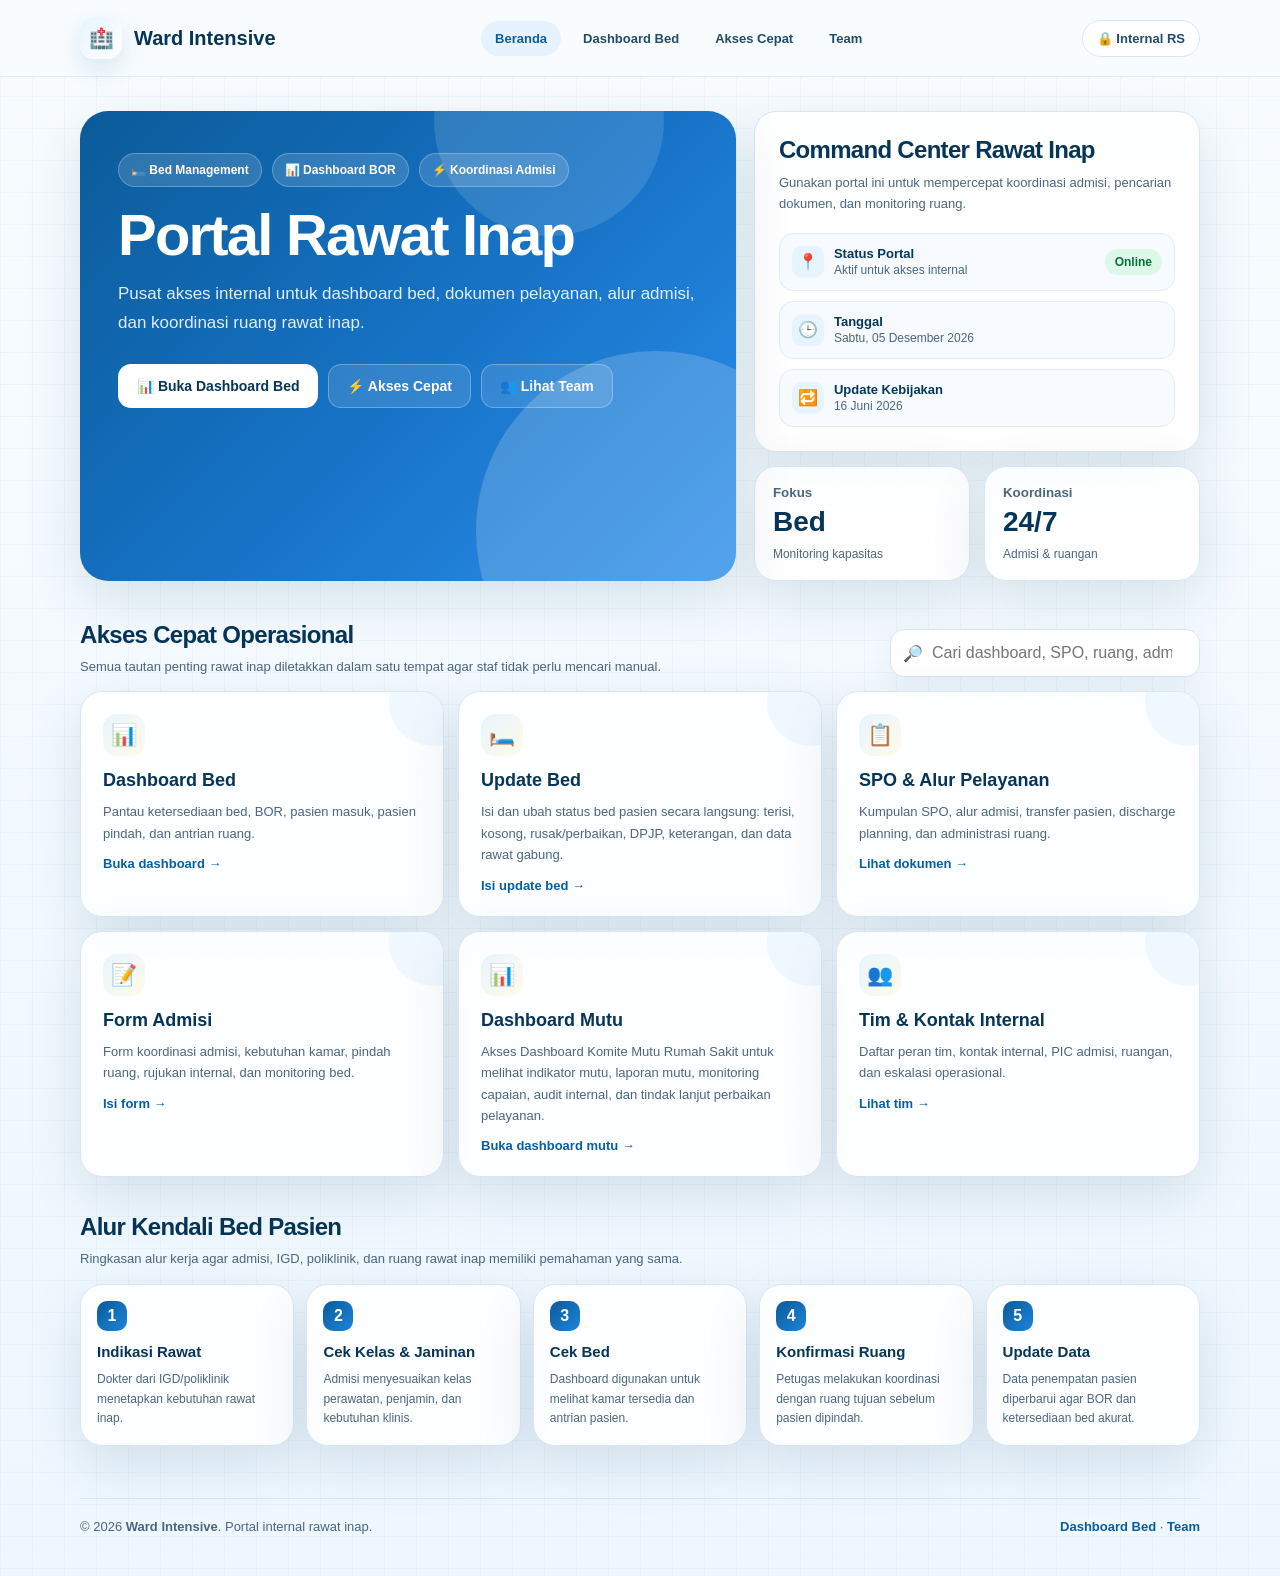
==== index.html @ 5c17d4fe "Replace Dashboard Mutu section with quick card link" ====
<!doctype html>
<html lang="id">
<head>
  <meta charset="utf-8">
  <meta name="viewport" content="width=device-width, initial-scale=1">
  <title>Ward Intensive | Portal Rawat Inap</title>
  <meta name="description" content="Portal internal rawat inap untuk dashboard bed, koordinasi admisi, dokumen pelayanan, dan informasi ruang rawat inap.">
  <style>
    :root{
      --blue:#0f5f9f;
      --blue2:#1f86e0;
      --navy:#063557;
      --ink:#07375c;
      --muted:#4c6680;
      --soft:#eef7ff;
      --line:#d7e6f3;
      --card:#ffffff;
      --shadow:0 18px 55px rgba(9,58,94,.13);
      --radius:22px;
    }
    *{box-sizing:border-box;margin:0;padding:0}
    body{
      min-height:100vh;
      font-family:Inter,Segoe UI,Arial,sans-serif;
      color:var(--ink);
      background:
        linear-gradient(rgba(15,95,159,.035) 1px,transparent 1px),
        linear-gradient(90deg,rgba(15,95,159,.035) 1px,transparent 1px),
        linear-gradient(180deg,#f8fcff 0%,#eef7ff 100%);
      background-size:32px 32px,32px 32px,100% 100%;
    }
    a{color:inherit;text-decoration:none}
    .container{width:min(1120px,calc(100% - 36px));margin:auto}
    .site-header{position:sticky;top:0;z-index:20;background:rgba(248,252,255,.84);backdrop-filter:blur(16px);border-bottom:1px solid rgba(215,230,243,.8)}
    .nav{height:76px;display:flex;align-items:center;justify-content:space-between;gap:18px}
    .brand{display:flex;align-items:center;gap:12px;font-weight:900;font-size:20px;color:var(--navy)}
    .brand-mark{width:42px;height:42px;display:grid;place-items:center;border-radius:14px;background:linear-gradient(135deg,#e6f4ff,#fff);box-shadow:0 10px 25px rgba(15,95,159,.14)}
    .nav-links{display:flex;gap:8px;align-items:center;flex-wrap:wrap}
    .nav-links a,.header-action{font-size:13px;font-weight:800;padding:10px 14px;border-radius:999px;color:#234b6a}
    .nav-links a:hover,.nav-links a.active{background:#e6f3ff;color:#075fa3}
    .header-action{background:#fff;border:1px solid var(--line)}
    .hero{padding:34px 0 22px}
    .hero-shell{display:grid;grid-template-columns:minmax(0,1.25fr) minmax(300px,.85fr);gap:18px;align-items:stretch}
    .hero-card{position:relative;overflow:hidden;min-height:380px;border-radius:28px;background:linear-gradient(135deg,#0b5b99 0%,#1774c8 55%,#2d8eeb 100%);color:white;box-shadow:var(--shadow)}
    .hero-card:before{content:"";position:absolute;right:-100px;bottom:-130px;width:360px;height:360px;border-radius:50%;background:rgba(255,255,255,.18)}
    .hero-card:after{content:"";position:absolute;right:72px;top:-105px;width:230px;height:230px;border-radius:50%;background:rgba(255,255,255,.12)}
    .hero-content{position:relative;z-index:1;padding:42px 38px;max-width:680px}
    .badge-row{display:flex;gap:10px;flex-wrap:wrap;margin-bottom:18px}
    .badge{font-size:12px;font-weight:900;padding:9px 12px;border:1px solid rgba(255,255,255,.25);border-radius:999px;background:rgba(255,255,255,.14)}
    h1{font-size:clamp(34px,5vw,58px);line-height:1.02;letter-spacing:-1.8px;margin-bottom:16px}
    .hero p{font-size:17px;line-height:1.7;color:rgba(255,255,255,.88);max-width:610px}
    .hero-actions{display:flex;gap:10px;flex-wrap:wrap;margin-top:26px}
    .btn{display:inline-flex;align-items:center;gap:8px;padding:13px 18px;border-radius:13px;font-weight:900;font-size:14px;border:1px solid rgba(255,255,255,.28)}
    .btn-primary{background:white;color:var(--navy)}
    .btn-secondary{background:rgba(255,255,255,.12);color:white}
    .control-panel{display:grid;gap:14px}
    .status-card,.mini-card,.panel,.quick-card,.room-card,.flow-card,.team-card{background:rgba(255,255,255,.88);border:1px solid var(--line);border-radius:var(--radius);box-shadow:var(--shadow)}
    .status-card{padding:24px}
    .status-card h2,.section h2{font-size:24px;color:var(--navy);letter-spacing:-.7px;margin-bottom:8px}
    .status-card p,.section-title p,.panel p,.flow-card p,.quick-card p,.room-card p,.team-card p{color:var(--muted);font-size:13px;line-height:1.65}
    .status-list{display:grid;gap:10px;margin-top:18px}
    .status-item{display:flex;justify-content:space-between;gap:12px;align-items:center;padding:12px;border-radius:14px;background:#f7fbff;border:1px solid #e0edf8}
    .status-left{display:flex;align-items:center;gap:10px}.status-left strong{display:block;font-size:13px}.status-left span:last-child{display:block;font-size:12px;color:var(--muted);margin-top:2px}.status-icon{width:32px;height:32px;display:grid;place-items:center;border-radius:10px;background:#e6f4ff}.status-pill{font-size:12px;font-weight:900;color:#08713a;background:#ddf8e9;padding:6px 10px;border-radius:999px}
    .mini-grid{display:grid;grid-template-columns:1fr 1fr;gap:14px}.mini-card{padding:18px}.mini-card small{font-weight:900;color:var(--muted);display:block}.mini-card b{font-size:28px;display:block;margin:6px 0;color:var(--navy)}.mini-card span{font-size:12px;color:var(--muted)}
    .section{padding:18px 0}.section-title{display:flex;align-items:flex-end;justify-content:space-between;gap:18px;margin-bottom:14px}.section-title h2{margin-bottom:7px}
    .search-box{display:flex;align-items:center;gap:9px;background:white;border:1px solid var(--line);border-radius:14px;padding:0 12px;min-width:310px;height:48px;box-shadow:0 10px 28px rgba(9,58,94,.06)}.search-box input{border:0;outline:0;background:transparent;width:100%;font:inherit;color:var(--ink)}
    .grid{display:grid;gap:14px}.grid-3{grid-template-columns:repeat(3,1fr)}.grid-2{grid-template-columns:repeat(2,1fr)}
    .quick-card{position:relative;overflow:hidden;padding:22px;min-height:176px;transition:.2s}.quick-card:after,.room-card:after{content:"";position:absolute;right:-34px;top:-34px;width:88px;height:88px;border-radius:50%;background:#eff7ff}.quick-card:hover,.room-card:hover,.flow-card:hover{transform:translateY(-3px);border-color:#9dcbef}.quick-icon{width:42px;height:42px;display:grid;place-items:center;border-radius:14px;background:linear-gradient(135deg,#e7f5ff,#fffbe8);font-size:21px;margin-bottom:14px}.quick-card h3,.room-card h3,.flow-card h3{font-size:18px;color:var(--navy);margin-bottom:10px}.quick-card .link{display:inline-flex;margin-top:12px;font-weight:900;color:#075fa3;font-size:13px}
    .flow-grid{display:grid;grid-template-columns:repeat(5,1fr);gap:12px}.flow-card{padding:16px}.flow-no{width:30px;height:30px;display:grid;place-items:center;border-radius:10px;background:linear-gradient(135deg,#0b5b99,#1d84db);color:white;font-weight:900;margin-bottom:12px}.flow-card h3{font-size:15px}.flow-card p{font-size:12px}
    .notice{display:flex;gap:12px;margin-top:14px;padding:15px 17px;border-radius:16px;background:#fff8ea;border:1px solid #ffd28c;color:#7a4300;font-size:13px;line-height:1.7}.notice strong{display:block;margin-bottom:2px}
    .panel{padding:24px;margin-bottom:16px}.panel h2{font-size:26px;margin-bottom:8px}
    .room-card{position:relative;overflow:hidden;display:flex;align-items:flex-start;justify-content:space-between;gap:16px;padding:20px;min-height:142px;transition:.2s}.room-chip{position:relative;z-index:1;white-space:nowrap;font-size:11px;font-weight:900;padding:7px 10px;border-radius:999px;background:#eaf5ff;color:#075fa3;border:1px solid #cde6fa}
    .team-card{display:flex;gap:14px;padding:20px}.avatar{width:46px;height:46px;border-radius:16px;background:#e6f4ff;display:grid;place-items:center;font-size:22px}.team-card h3{font-size:18px;color:var(--navy);margin-bottom:4px}.team-card strong{display:block;color:#075fa3;font-size:13px;margin-bottom:8px}
    .footer{padding:34px 0 42px;color:var(--muted);font-size:13px}.footer-inner{display:flex;justify-content:space-between;gap:18px;border-top:1px solid var(--line);padding-top:20px}.footer a{font-weight:900;color:#075fa3}
    @media(max-width:950px){.hero-shell,.grid-3,.grid-2,.flow-grid{grid-template-columns:1fr}.nav{height:auto;padding:14px 0;align-items:flex-start}.nav-links{display:none}.section-title{display:block}.search-box{min-width:100%;margin-top:14px}.hero-card{min-height:auto}.hero-content{padding:32px 24px}.footer-inner{display:block}.footer-inner div+div{margin-top:8px}}
  </style>
</head>
<body>
  <header class="site-header">
    <div class="container nav">
      <a class="brand" href="index.html" aria-label="Beranda Ward Intensive"><span class="brand-mark">🏥</span><span>Ward Intensive</span></a>
      <nav class="nav-links" aria-label="Navigasi utama">
        <a class="active" href="index.html">Beranda</a><a href="simrs.html">Dashboard Bed</a><a href="#akses-cepat">Akses Cepat</a><a href="team.html">Team</a>
      </nav>
      <div class="header-action">🔒 Internal RS</div>
    </div>
  </header>

  <main>
    <section class="hero">
      <div class="container hero-shell">
        <div class="hero-card">
          <div class="hero-content">
            <div class="badge-row"><span class="badge">🛏️ Bed Management</span><span class="badge">📊 Dashboard BOR</span><span class="badge">⚡ Koordinasi Admisi</span></div>
            <h1>Portal Rawat Inap</h1>
            <p>Pusat akses internal untuk dashboard bed, dokumen pelayanan, alur admisi, dan koordinasi ruang rawat inap.</p>
            <div class="hero-actions"><a class="btn btn-primary" href="simrs.html">📊 Buka Dashboard Bed</a><a class="btn btn-secondary" href="#akses-cepat">⚡ Akses Cepat</a><a class="btn btn-secondary" href="team.html">👥 Lihat Team</a></div>
          </div>
        </div>
        <aside class="control-panel" aria-label="Panel ringkasan portal">
          <div class="status-card">
            <h2>Command Center Rawat Inap</h2><p>Gunakan portal ini untuk mempercepat koordinasi admisi, pencarian dokumen, dan monitoring ruang.</p>
            <div class="status-list">
              <div class="status-item"><div class="status-left"><span class="status-icon">📍</span><div><strong>Status Portal</strong><span>Aktif untuk akses internal</span></div></div><span class="status-pill">Online</span></div>
              <div class="status-item"><div class="status-left"><span class="status-icon">🕒</span><div><strong>Tanggal</strong><span id="todayInfo">Memuat tanggal...</span></div></div></div>
              <div class="status-item"><div class="status-left"><span class="status-icon">🔁</span><div><strong>Update Kebijakan</strong><span>16 Juni 2026</span></div></div></div>
            </div>
          </div>
          <div class="mini-grid"><div class="mini-card"><small>Fokus</small><b>Bed</b><span>Monitoring kapasitas</span></div><div class="mini-card"><small>Koordinasi</small><b>24/7</b><span>Admisi & ruangan</span></div></div>
        </aside>
      </div>
    </section>

    <section id="akses-cepat" class="section">
      <div class="container">
        <div class="section-title"><div><h2>Akses Cepat Operasional</h2><p>Semua tautan penting rawat inap diletakkan dalam satu tempat agar staf tidak perlu mencari manual.</p></div><label class="search-box">🔎 <input id="portalSearch" type="search" placeholder="Cari dashboard, SPO, ruang, admisi..."></label></div>
        <div class="grid grid-3 searchable-area">
          <a class="quick-card search-item" href="simrs.html"><div class="quick-icon">📊</div><h3>Dashboard Bed</h3><p>Pantau ketersediaan bed, BOR, pasien masuk, pasien pindah, dan antrian ruang.</p><span class="link">Buka dashboard →</span></a>
         <a class="quick-card search-item" href="update-bed.html">
  <div class="quick-icon">🛏️</div>
  <h3>Update Bed</h3>
  <p>Isi dan ubah status bed pasien secara langsung: terisi, kosong, rusak/perbaikan, DPJP, keterangan, dan data rawat gabung.</p>
  <span class="link">Isi update bed →</span>
</a>
          <a class="quick-card search-item" href="#"><div class="quick-icon">📋</div><h3>SPO & Alur Pelayanan</h3><p>Kumpulan SPO, alur admisi, transfer pasien, discharge planning, dan administrasi ruang.</p><span class="link">Lihat dokumen →</span></a>
          <a class="quick-card search-item" href="#"><div class="quick-icon">📝</div><h3>Form Admisi</h3><p>Form koordinasi admisi, kebutuhan kamar, pindah ruang, rujukan internal, dan monitoring bed.</p><span class="link">Isi form →</span></a>
          <a class="quick-card search-item" href="https://muturssa.github.io/login.html" target="_blank" rel="noopener noreferrer">
            <div class="quick-icon">📊</div>
            <h3>Dashboard Mutu</h3>
            <p>Akses Dashboard Komite Mutu Rumah Sakit untuk melihat indikator mutu, laporan mutu, monitoring capaian, audit internal, dan tindak lanjut perbaikan pelayanan.</p>
            <span class="link">Buka dashboard mutu →</span>
          </a>
          <a class="quick-card search-item" href="team.html"><div class="quick-icon">👥</div><h3>Tim & Kontak Internal</h3><p>Daftar peran tim, kontak internal, PIC admisi, ruangan, dan eskalasi operasional.</p><span class="link">Lihat tim →</span></a>
        </div>
      </div>
    </section>

    <section class="section">
      <div class="container">
        <div class="section-title"><div><h2>Alur Kendali Bed Pasien</h2><p>Ringkasan alur kerja agar admisi, IGD, poliklinik, dan ruang rawat inap memiliki pemahaman yang sama.</p></div></div>
        <div class="flow-grid">
          <div class="flow-card"><div class="flow-no">1</div><h3>Indikasi Rawat</h3><p>Dokter dari IGD/poliklinik menetapkan kebutuhan rawat inap.</p></div>
          <div class="flow-card"><div class="flow-no">2</div><h3>Cek Kelas & Jaminan</h3><p>Admisi menyesuaikan kelas perawatan, penjamin, dan kebutuhan klinis.</p></div>
          <div class="flow-card"><div class="flow-no">3</div><h3>Cek Bed</h3><p>Dashboard digunakan untuk melihat kamar tersedia dan antrian pasien.</p></div>
          <div class="flow-card"><div class="flow-no">4</div><h3>Konfirmasi Ruang</h3><p>Petugas melakukan koordinasi dengan ruang tujuan sebelum pasien dipindah.</p></div>
          <div class="flow-card"><div class="flow-no">5</div><h3>Update Data</h3><p>Data penempatan pasien diperbarui agar BOR dan ketersediaan bed akurat.</p></div>
        </div>
      </div>
    </section>

  </main>

  <footer class="footer"><div class="container footer-inner"><div>© <span id="yearNow"></span> <strong>Ward Intensive</strong>. Portal internal rawat inap.</div><div><a href="simrs.html">Dashboard Bed</a> · <a href="team.html">Team</a></div></div></footer>

  <script>
    document.getElementById('yearNow').textContent = new Date().getFullYear();
    document.getElementById('todayInfo').textContent = new Date().toLocaleDateString('id-ID',{weekday:'long',day:'2-digit',month:'long',year:'numeric'});
    const search = document.getElementById('portalSearch');
    if(search){
      search.addEventListener('input', function(){
        const q = this.value.trim().toLowerCase();
        document.querySelectorAll('.search-item').forEach(card => {
          card.style.display = card.textContent.toLowerCase().includes(q) ? '' : 'none';
        });
      });
    }
  </script>
</body>
</html>
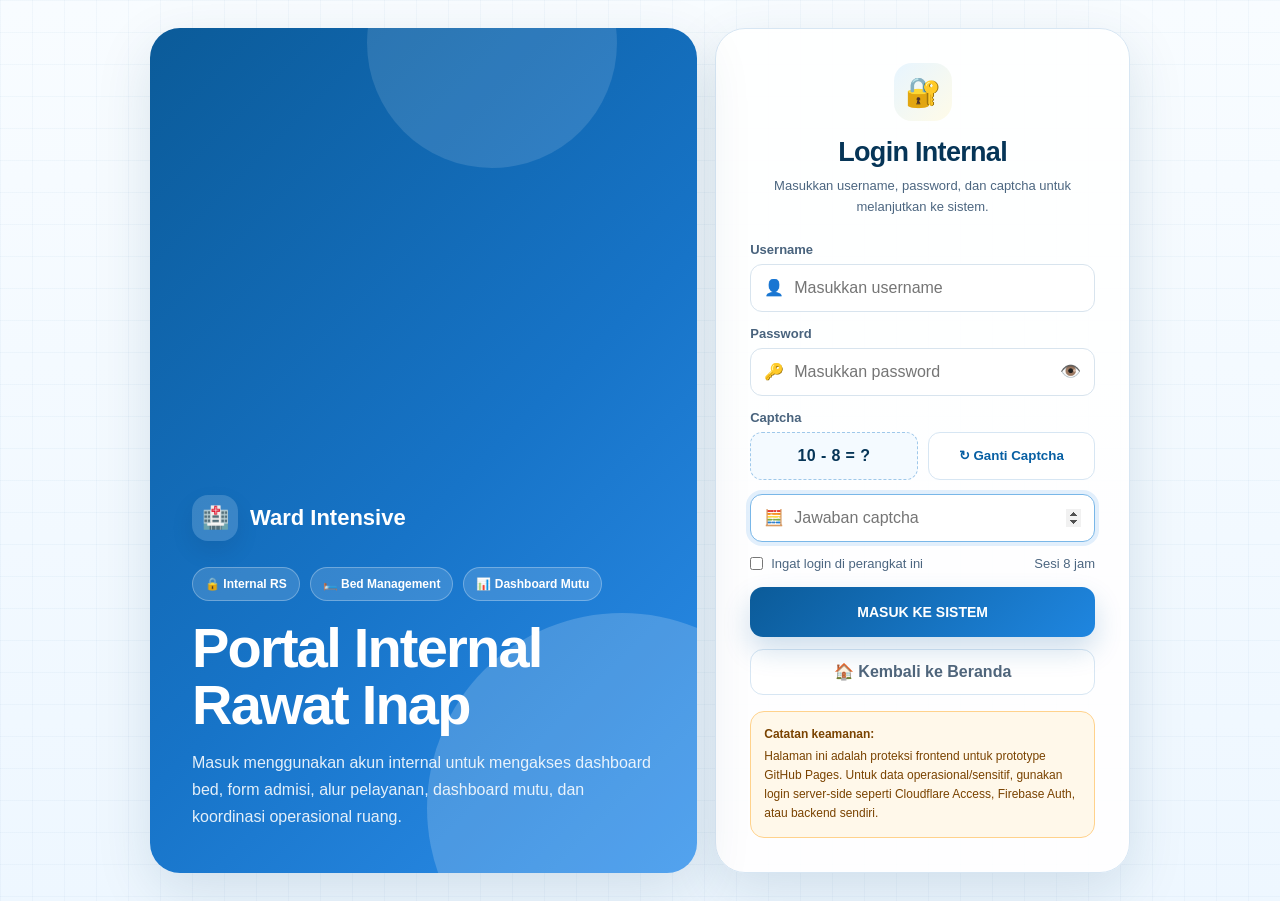
==== commit 5d889e07: "Update index.html" ====
--- a/index.html
+++ b/index.html
@@ -38,7 +38,7 @@
     .nav-links{display:flex;gap:8px;align-items:center;flex-wrap:wrap}
     .nav-links a,.header-action{font-size:13px;font-weight:800;padding:10px 14px;border-radius:999px;color:#234b6a}
     .nav-links a:hover,.nav-links a.active{background:#e6f3ff;color:#075fa3}
-    .header-action{background:#fff;border:1px solid var(--line)}
+    .header-action{background:#fff;border:1px solid var(--line);cursor:pointer;font-family:inherit}
     .hero{padding:34px 0 22px}
     .hero-shell{display:grid;grid-template-columns:minmax(0,1.25fr) minmax(300px,.85fr);gap:18px;align-items:stretch}
     .hero-card{position:relative;overflow:hidden;min-height:380px;border-radius:28px;background:linear-gradient(135deg,#0b5b99 0%,#1774c8 55%,#2d8eeb 100%);color:white;box-shadow:var(--shadow)}
@@ -74,6 +74,7 @@
     .footer{padding:34px 0 42px;color:var(--muted);font-size:13px}.footer-inner{display:flex;justify-content:space-between;gap:18px;border-top:1px solid var(--line);padding-top:20px}.footer a{font-weight:900;color:#075fa3}
     @media(max-width:950px){.hero-shell,.grid-3,.grid-2,.flow-grid{grid-template-columns:1fr}.nav{height:auto;padding:14px 0;align-items:flex-start}.nav-links{display:none}.section-title{display:block}.search-box{min-width:100%;margin-top:14px}.hero-card{min-height:auto}.hero-content{padding:32px 24px}.footer-inner{display:block}.footer-inner div+div{margin-top:8px}}
   </style>
+  <script src="auth.js"></script>
 </head>
 <body>
   <header class="site-header">
@@ -82,7 +83,7 @@
       <nav class="nav-links" aria-label="Navigasi utama">
         <a class="active" href="index.html">Beranda</a><a href="simrs.html">Dashboard Bed</a><a href="#akses-cepat">Akses Cepat</a><a href="team.html">Team</a>
       </nav>
-      <div class="header-action">🔒 Internal RS</div>
+      <button class="header-action" type="button" onclick="logoutWard()">🔒 Logout</button>
     </div>
   </header>
 
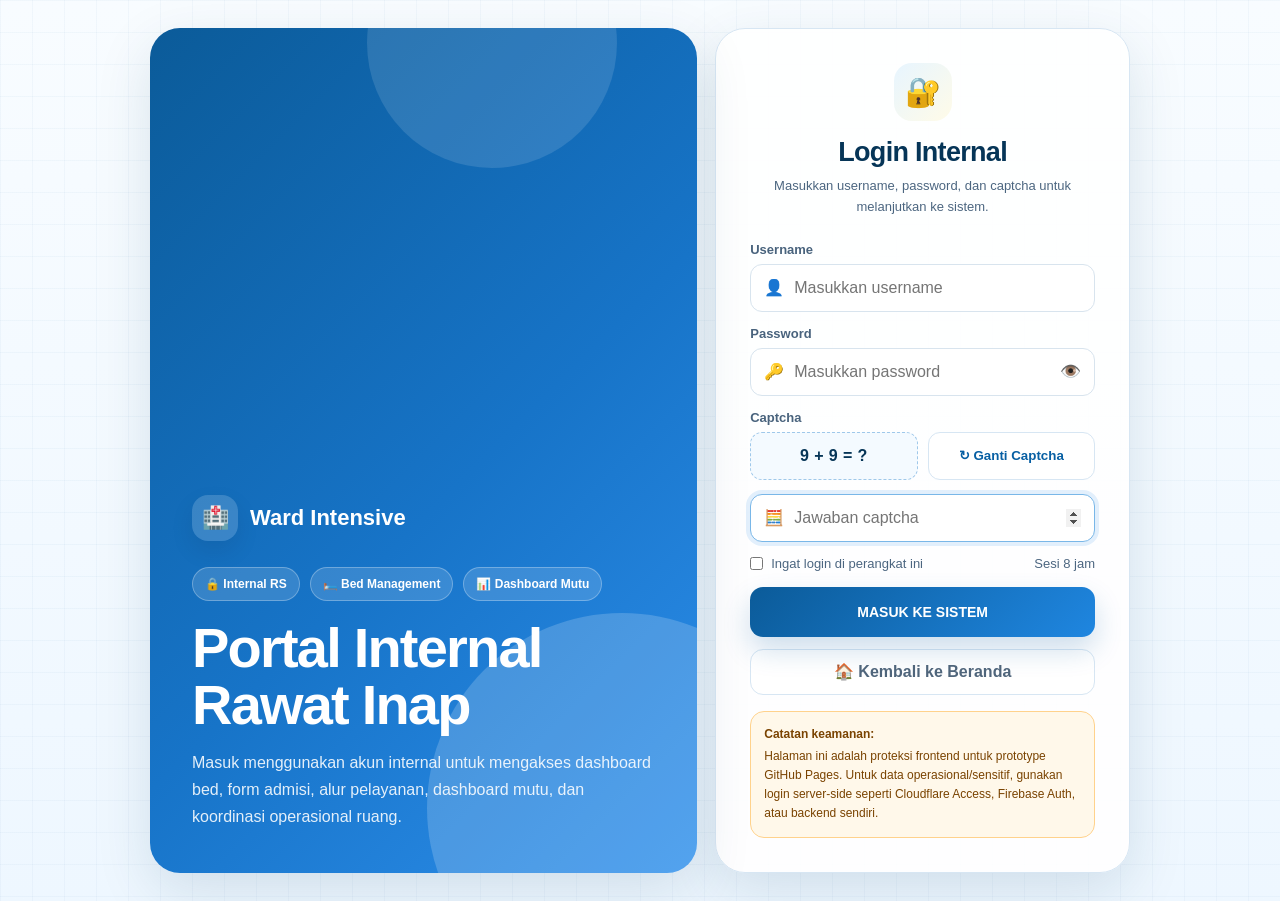
==== commit 67e3ac95: "Add script tag for auth.js in index.html" ====
--- a/index.html
+++ b/index.html
@@ -5,6 +5,7 @@
   <meta name="viewport" content="width=device-width, initial-scale=1">
   <title>Ward Intensive | Portal Rawat Inap</title>
   <meta name="description" content="Portal internal rawat inap untuk dashboard bed, koordinasi admisi, dokumen pelayanan, dan informasi ruang rawat inap.">
+  <script src="auth.js"></script>
   <style>
     :root{
       --blue:#0f5f9f;
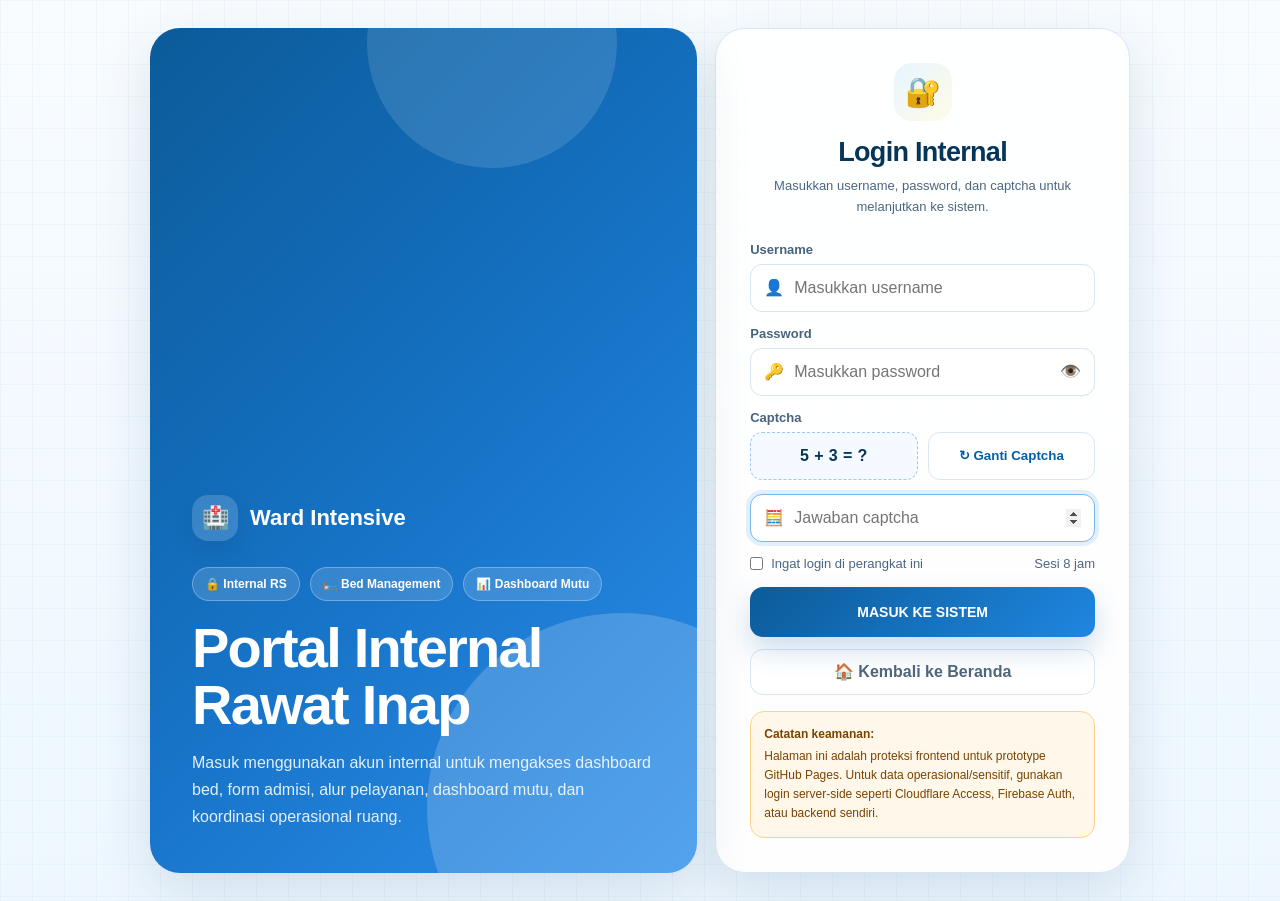
==== commit b59c4fdd: "Remove auth.js script tag from index.html Removed script tag for auth.js from index.html" ====
--- a/index.html
+++ b/index.html
@@ -5,7 +5,6 @@
   <meta name="viewport" content="width=device-width, initial-scale=1">
   <title>Ward Intensive | Portal Rawat Inap</title>
   <meta name="description" content="Portal internal rawat inap untuk dashboard bed, koordinasi admisi, dokumen pelayanan, dan informasi ruang rawat inap.">
-  <script src="auth.js"></script>
   <style>
     :root{
       --blue:#0f5f9f;
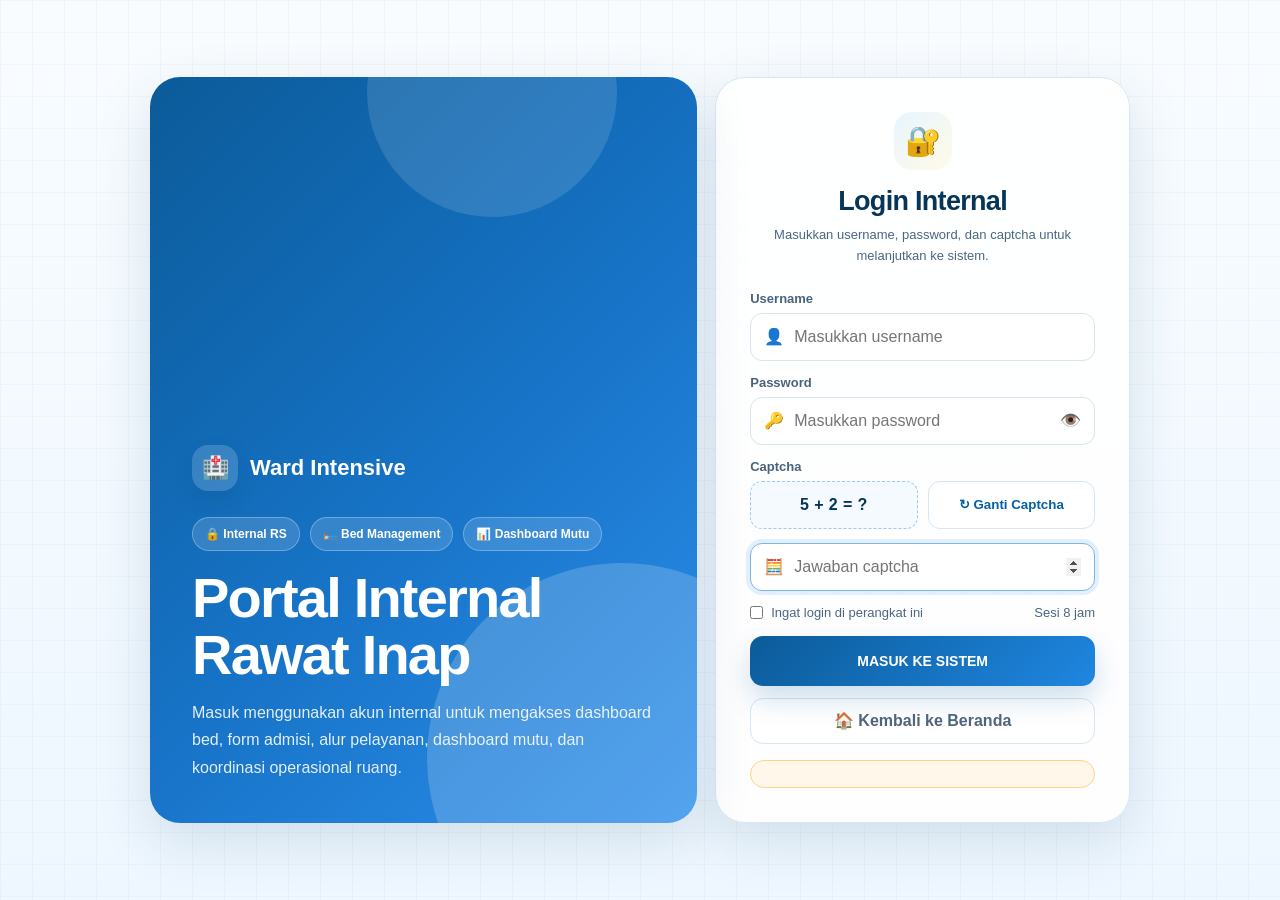
==== commit 9fa123f7: "Add CSS variables for color scheme" ====
--- a/index.html
+++ b/index.html
@@ -6,6 +6,7 @@
   <title>Ward Intensive | Portal Rawat Inap</title>
   <meta name="description" content="Portal internal rawat inap untuk dashboard bed, koordinasi admisi, dokumen pelayanan, dan informasi ruang rawat inap.">
   <style>
+    
     :root{
       --blue:#0f5f9f;
       --blue2:#1f86e0;
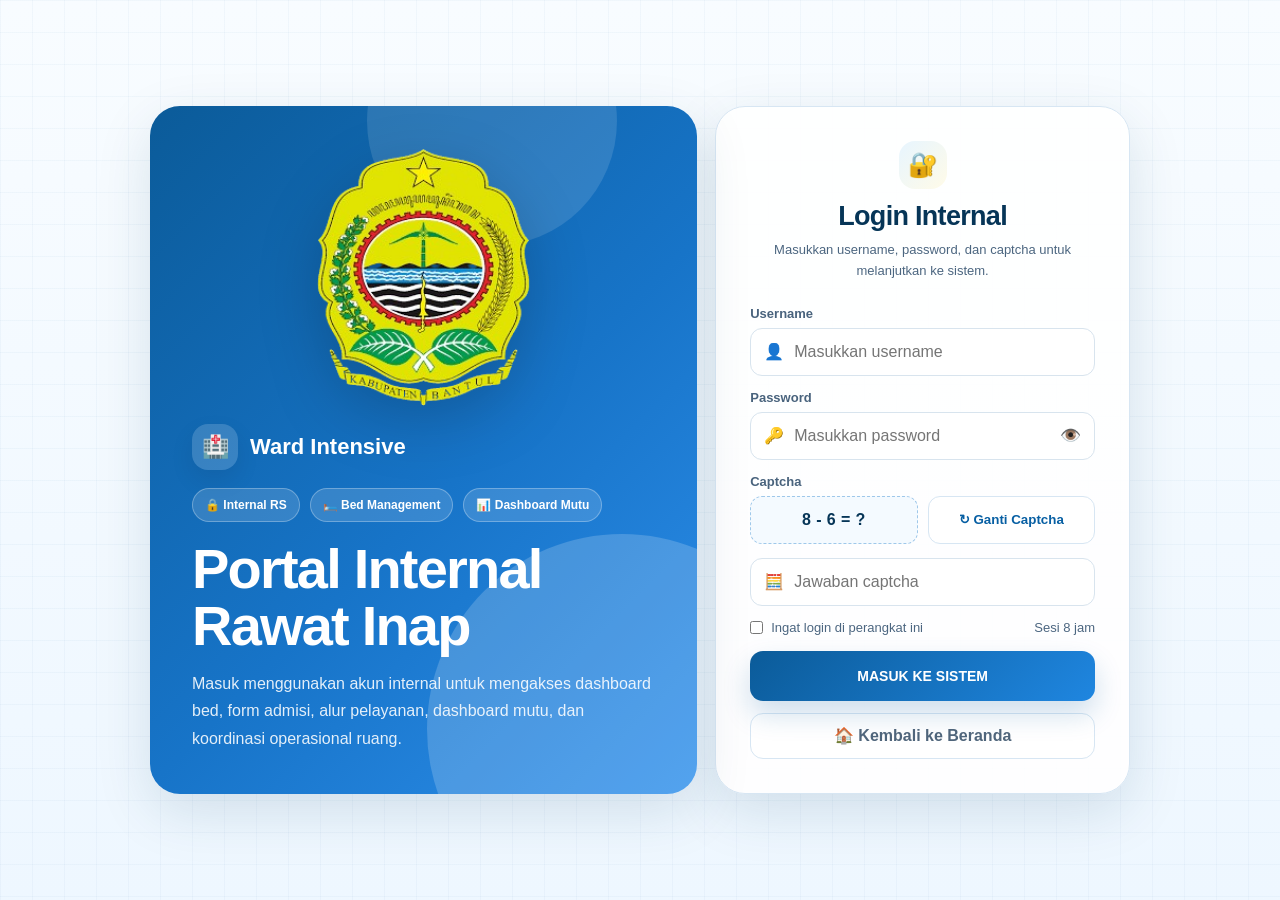
==== commit 03695487: "Update link to Dashboard Mutu in index.html" ====
--- a/index.html
+++ b/index.html
@@ -126,7 +126,7 @@
 </a>
           <a class="quick-card search-item" href="#"><div class="quick-icon">📋</div><h3>SPO & Alur Pelayanan</h3><p>Kumpulan SPO, alur admisi, transfer pasien, discharge planning, dan administrasi ruang.</p><span class="link">Lihat dokumen →</span></a>
           <a class="quick-card search-item" href="#"><div class="quick-icon">📝</div><h3>Form Admisi</h3><p>Form koordinasi admisi, kebutuhan kamar, pindah ruang, rujukan internal, dan monitoring bed.</p><span class="link">Isi form →</span></a>
-          <a class="quick-card search-item" href="https://muturssa.github.io/login.html" target="_blank" rel="noopener noreferrer">
+          <a class="quick-card search-item" href="https://muturssa.github.io/index.html" target="_blank" rel="noopener noreferrer">
             <div class="quick-icon">📊</div>
             <h3>Dashboard Mutu</h3>
             <p>Akses Dashboard Komite Mutu Rumah Sakit untuk melihat indikator mutu, laporan mutu, monitoring capaian, audit internal, dan tindak lanjut perbaikan pelayanan.</p>
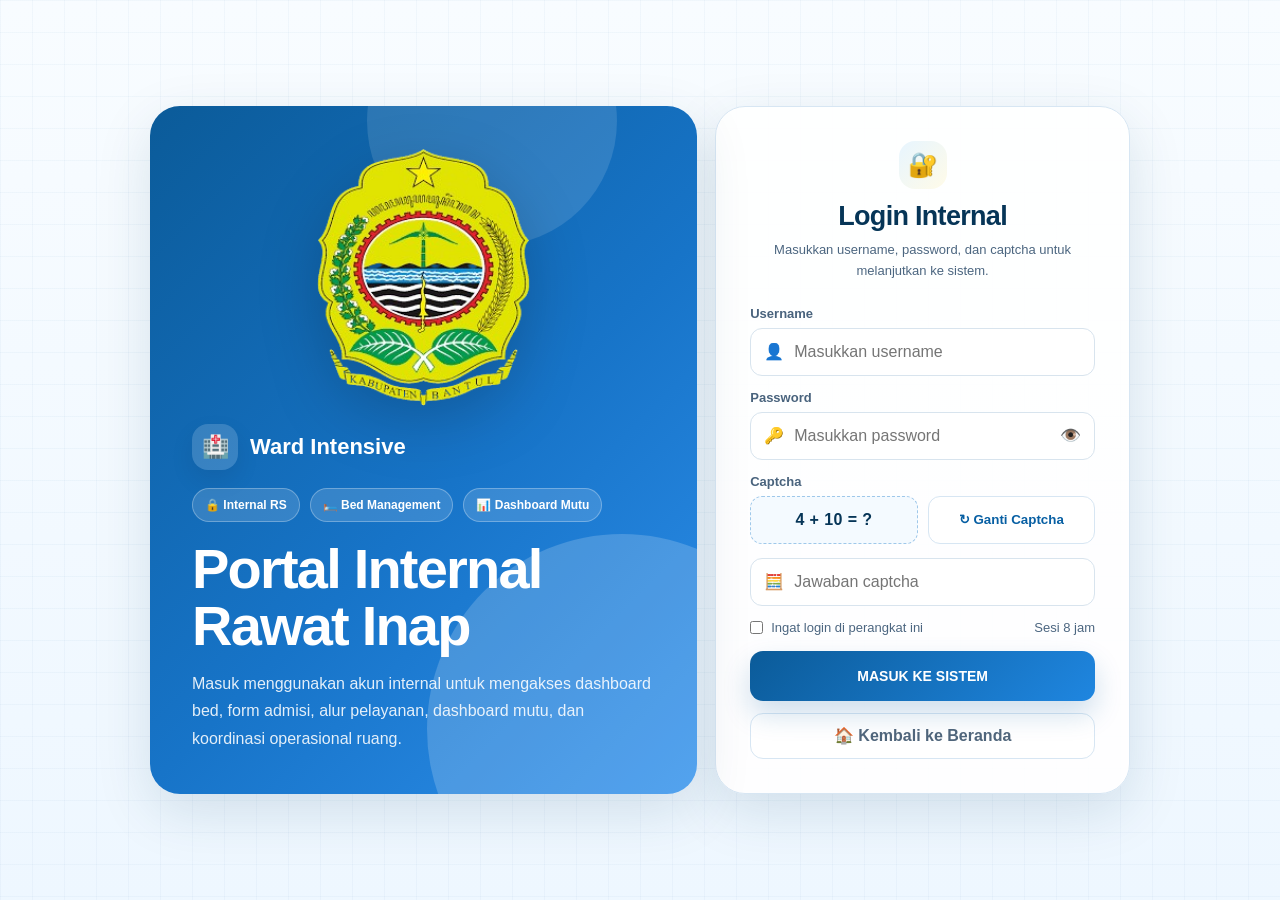
==== commit 8787ec2a: "Add Google Drive link for admission documents Added a link to Google Drive for accessing admission d" ====
--- a/index.html
+++ b/index.html
@@ -125,7 +125,17 @@
   <span class="link">Isi update bed →</span>
 </a>
           <a class="quick-card search-item" href="#"><div class="quick-icon">📋</div><h3>SPO & Alur Pelayanan</h3><p>Kumpulan SPO, alur admisi, transfer pasien, discharge planning, dan administrasi ruang.</p><span class="link">Lihat dokumen →</span></a>
-          <a class="quick-card search-item" href="#"><div class="quick-icon">📝</div><h3>Form Admisi</h3><p>Form koordinasi admisi, kebutuhan kamar, pindah ruang, rujukan internal, dan monitoring bed.</p><span class="link">Isi form →</span></a>
+          <a 
+  class="quick-card search-item" 
+  href="https://drive.google.com/drive/folders/1nRRDeQfju2PsVymoZYodppKhVXiVZys_?usp=drive_link" 
+  target="_blank" 
+  rel="noopener noreferrer"
+>
+  <div class="quick-icon">📁</div>
+  <h3>Google Drive</h3>
+  <p>Akses folder Google Drive untuk dokumen admisi, kebutuhan kamar, pindah ruang, rujukan internal, dan monitoring administrasi rawat inap.</p>
+  <span class="link">Buka Google Drive →</span>
+</a>
           <a class="quick-card search-item" href="https://muturssa.github.io/index.html" target="_blank" rel="noopener noreferrer">
             <div class="quick-icon">📊</div>
             <h3>Dashboard Mutu</h3>
